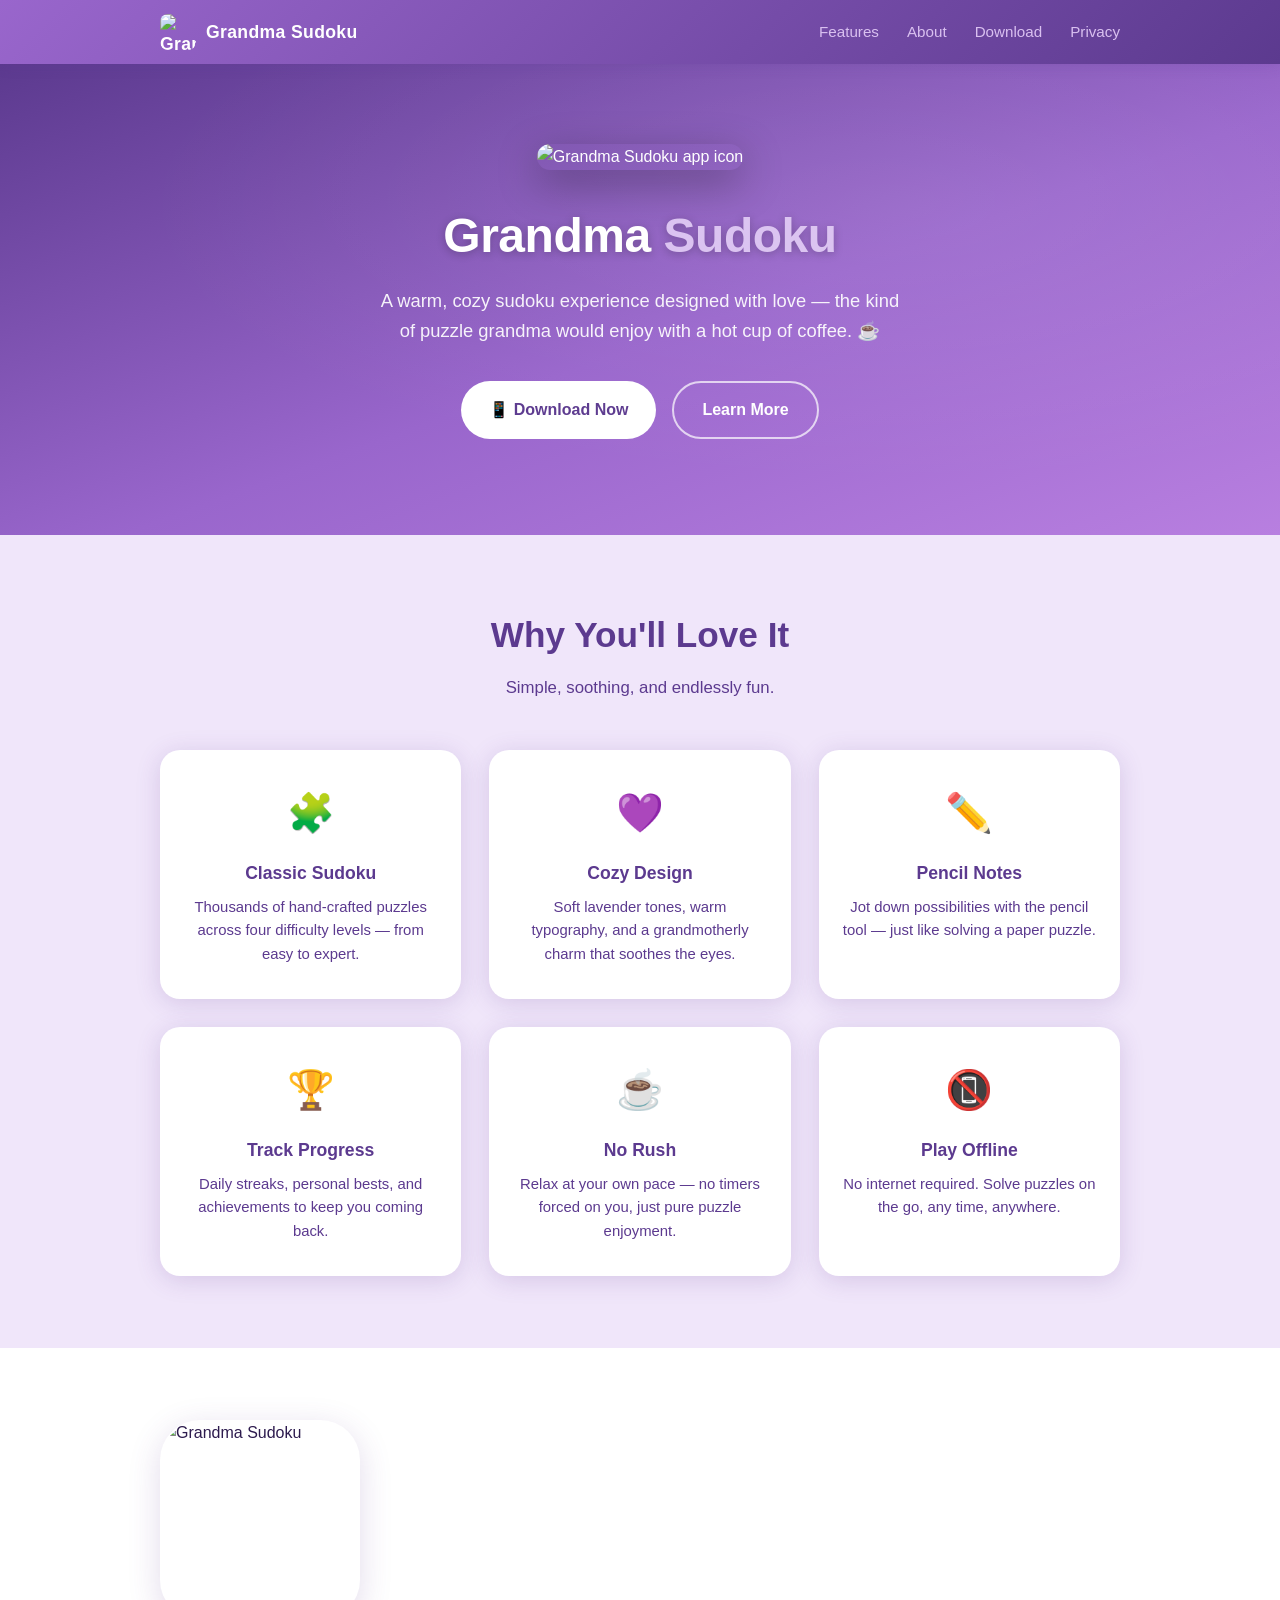
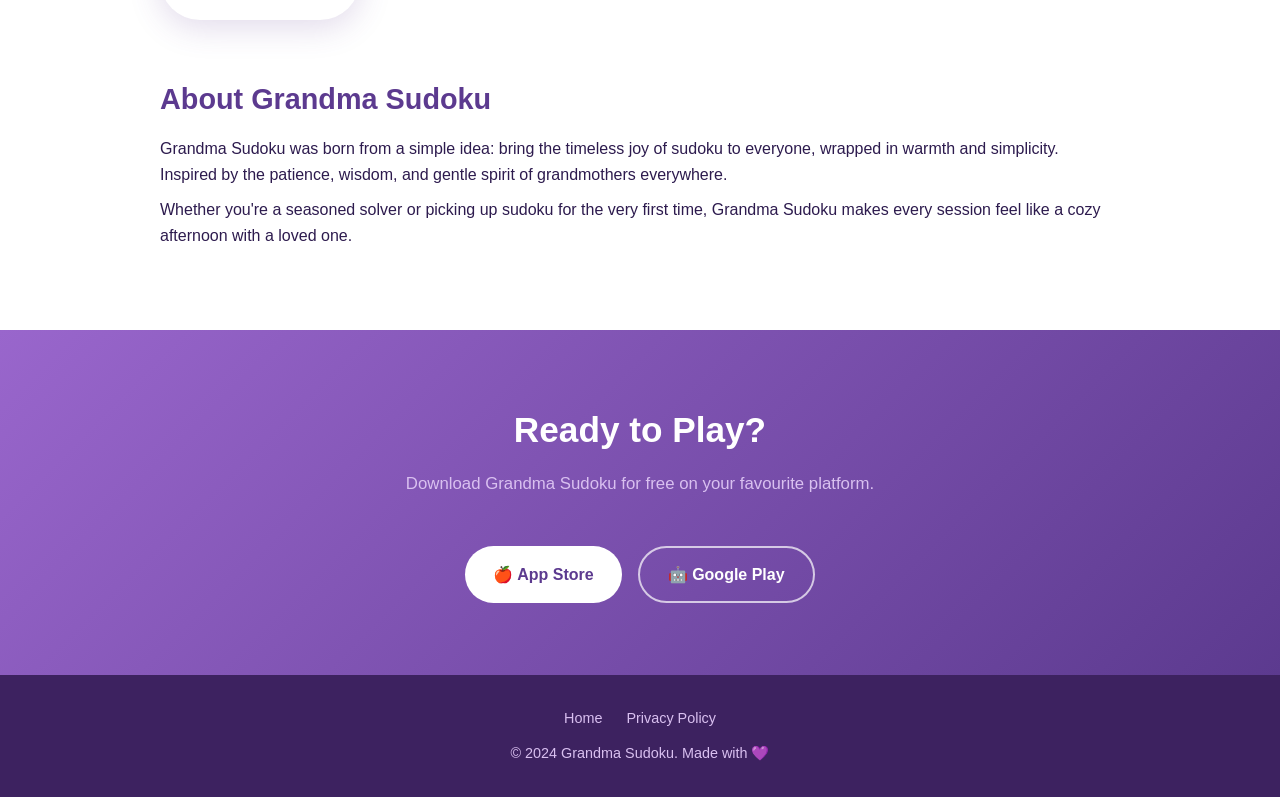
==== index.html @ 33d6031d "Add website: index, privacy policy, and purple/lavender styles matching app icon Agent-Logs-Url: htt" ====
<!DOCTYPE html>
<html lang="en">
<head>
  <meta charset="UTF-8" />
  <meta name="viewport" content="width=device-width, initial-scale=1.0" />
  <title>Grandma Sudoku – Cozy Puzzle Fun</title>
  <meta name="description" content="A warm, cozy sudoku puzzle game inspired by grandma's wisdom. Available on iOS and Android." />

  <!-- Favicon: app icon -->
  <link rel="icon" type="image/png" href="https://github.com/user-attachments/assets/576ede93-6d4a-454c-b44e-50f2d2882eb3" />

  <link rel="stylesheet" href="styles.css" />
</head>
<body>

  <!-- ===== Header ===== -->
  <header>
    <nav>
      <div class="nav-logo">
        <img
          src="https://github.com/user-attachments/assets/576ede93-6d4a-454c-b44e-50f2d2882eb3"
          alt="Grandma Sudoku icon"
        />
        Grandma Sudoku
      </div>
      <ul class="nav-links">
        <li><a href="#features">Features</a></li>
        <li><a href="#about">About</a></li>
        <li><a href="#download">Download</a></li>
        <li><a href="privacy-policy.html">Privacy</a></li>
      </ul>
    </nav>
  </header>

  <!-- ===== Hero ===== -->
  <section class="hero">
    <img
      class="hero-icon"
      src="https://github.com/user-attachments/assets/576ede93-6d4a-454c-b44e-50f2d2882eb3"
      alt="Grandma Sudoku app icon"
    />
    <h1>Grandma <span>Sudoku</span></h1>
    <p>
      A warm, cozy sudoku experience designed with love — the kind of puzzle
      grandma would enjoy with a hot cup of coffee. ☕
    </p>
    <div class="btn-group">
      <a class="btn btn-primary" href="#download">
        📱 Download Now
      </a>
      <a class="btn btn-outline" href="#features">
        Learn More
      </a>
    </div>
  </section>

  <!-- ===== Features ===== -->
  <section id="features">
    <div class="section-inner">
      <h2 class="section-title">Why You'll Love It</h2>
      <p class="section-subtitle">Simple, soothing, and endlessly fun.</p>

      <div class="features-grid">
        <div class="feature-card">
          <span class="feature-icon">🧩</span>
          <h3>Classic Sudoku</h3>
          <p>Thousands of hand-crafted puzzles across four difficulty levels — from easy to expert.</p>
        </div>
        <div class="feature-card">
          <span class="feature-icon">💜</span>
          <h3>Cozy Design</h3>
          <p>Soft lavender tones, warm typography, and a grandmotherly charm that soothes the eyes.</p>
        </div>
        <div class="feature-card">
          <span class="feature-icon">✏️</span>
          <h3>Pencil Notes</h3>
          <p>Jot down possibilities with the pencil tool — just like solving a paper puzzle.</p>
        </div>
        <div class="feature-card">
          <span class="feature-icon">🏆</span>
          <h3>Track Progress</h3>
          <p>Daily streaks, personal bests, and achievements to keep you coming back.</p>
        </div>
        <div class="feature-card">
          <span class="feature-icon">☕</span>
          <h3>No Rush</h3>
          <p>Relax at your own pace — no timers forced on you, just pure puzzle enjoyment.</p>
        </div>
        <div class="feature-card">
          <span class="feature-icon">📵</span>
          <h3>Play Offline</h3>
          <p>No internet required. Solve puzzles on the go, any time, anywhere.</p>
        </div>
      </div>
    </div>
  </section>

  <!-- ===== About ===== -->
  <section id="about" class="about-section">
    <div class="about-inner">
      <img
        class="about-img"
        src="https://github.com/user-attachments/assets/576ede93-6d4a-454c-b44e-50f2d2882eb3"
        alt="Grandma Sudoku"
      />
      <div class="about-text">
        <h2>About Grandma Sudoku</h2>
        <p>
          Grandma Sudoku was born from a simple idea: bring the timeless joy of
          sudoku to everyone, wrapped in warmth and simplicity. Inspired by the
          patience, wisdom, and gentle spirit of grandmothers everywhere.
        </p>
        <p>
          Whether you're a seasoned solver or picking up sudoku for the very first
          time, Grandma Sudoku makes every session feel like a cozy afternoon
          with a loved one.
        </p>
      </div>
    </div>
  </section>

  <!-- ===== Download ===== -->
  <section id="download" class="download-section">
    <div class="section-inner">
      <h2 class="section-title">Ready to Play?</h2>
      <p class="section-subtitle">Download Grandma Sudoku for free on your favourite platform.</p>
      <div class="btn-group">
        <a class="btn btn-primary" href="#" aria-label="Download on the App Store">
          🍎 App Store
        </a>
        <a class="btn btn-outline" href="#" aria-label="Get it on Google Play">
          🤖 Google Play
        </a>
      </div>
    </div>
  </section>

  <!-- ===== Footer ===== -->
  <footer>
    <div class="footer-links">
      <a href="index.html">Home</a>
      <a href="privacy-policy.html">Privacy Policy</a>
    </div>
    <p>© 2024 Grandma Sudoku. Made with 💜</p>
  </footer>

</body>
</html>
---- styles.css ----
/* ===== Grandma Sudoku – Global Styles ===== */

/* Colour palette derived from the app icon */
:root {
  --purple-main:   #9966cc;   /* icon background purple */
  --purple-dark:   #5c3a8f;   /* dark purple for headings / buttons */
  --purple-deeper: #3d2260;   /* very dark purple for footer / overlays */
  --lavender-light:#f0e6fa;   /* pale lavender for page background */
  --lavender-mid:  #d9c0f0;   /* mid-tone lavender for cards */
  --pink-accent:   #ff8fab;   /* heart / highlight pink */
  --white:         #ffffff;
  --text-dark:     #2d1b4e;   /* body text (deep purple) */
  --text-mid:      #5c3a8f;
  --shadow:        rgba(92, 58, 143, 0.18);
}

/* ===== Reset ===== */
*, *::before, *::after { box-sizing: border-box; margin: 0; padding: 0; }

html { scroll-behavior: smooth; }

body {
  font-family: 'Segoe UI', 'Helvetica Neue', Arial, sans-serif;
  background-color: var(--lavender-light);
  color: var(--text-dark);
  line-height: 1.6;
}

a { color: var(--purple-dark); text-decoration: none; }
a:hover { text-decoration: underline; }

/* ===== Header / Nav ===== */
header {
  background: linear-gradient(135deg, var(--purple-main) 0%, var(--purple-dark) 100%);
  color: var(--white);
  padding: 0 24px;
  position: sticky;
  top: 0;
  z-index: 100;
  box-shadow: 0 2px 12px var(--shadow);
}

nav {
  max-width: 960px;
  margin: 0 auto;
  display: flex;
  align-items: center;
  justify-content: space-between;
  height: 64px;
}

.nav-logo {
  display: flex;
  align-items: center;
  gap: 10px;
  font-weight: 700;
  font-size: 1.1rem;
  letter-spacing: 0.02em;
  color: var(--white);
}

.nav-logo img {
  width: 36px;
  height: 36px;
  border-radius: 8px;
  object-fit: cover;
}

.nav-links {
  list-style: none;
  display: flex;
  gap: 28px;
}

.nav-links a {
  color: var(--lavender-mid);
  font-size: 0.95rem;
  font-weight: 500;
  transition: color 0.2s;
}

.nav-links a:hover,
.nav-links a.active {
  color: var(--white);
  text-decoration: none;
}

/* ===== Hero ===== */
.hero {
  background: linear-gradient(160deg, var(--purple-dark) 0%, var(--purple-main) 55%, #b87fe0 100%);
  color: var(--white);
  text-align: center;
  padding: 80px 24px 96px;
  position: relative;
  overflow: hidden;
}

.hero::before {
  content: '';
  position: absolute;
  inset: 0;
  background: radial-gradient(ellipse at 70% 30%, rgba(255,255,255,0.08) 0%, transparent 60%);
  pointer-events: none;
}

.hero-icon {
  width: 140px;
  height: 140px;
  border-radius: 32px;
  object-fit: cover;
  box-shadow: 0 12px 40px rgba(0,0,0,0.35);
  margin-bottom: 28px;
}

.hero h1 {
  font-size: clamp(2rem, 5vw, 3rem);
  font-weight: 800;
  letter-spacing: -0.01em;
  margin-bottom: 12px;
  text-shadow: 0 2px 8px rgba(0,0,0,0.25);
}

.hero h1 span {
  color: var(--lavender-mid);
}

.hero p {
  font-size: 1.15rem;
  max-width: 520px;
  margin: 0 auto 36px;
  opacity: 0.92;
}

.btn-group {
  display: flex;
  gap: 16px;
  justify-content: center;
  flex-wrap: wrap;
}

.btn {
  display: inline-flex;
  align-items: center;
  gap: 8px;
  padding: 14px 28px;
  border-radius: 50px;
  font-size: 1rem;
  font-weight: 600;
  cursor: pointer;
  transition: transform 0.15s, box-shadow 0.15s;
  border: none;
  text-decoration: none;
}

.btn:hover {
  transform: translateY(-2px);
  box-shadow: 0 8px 24px rgba(0,0,0,0.25);
  text-decoration: none;
}

.btn-primary {
  background: var(--white);
  color: var(--purple-dark);
}

.btn-outline {
  background: transparent;
  color: var(--white);
  border: 2px solid rgba(255,255,255,0.7);
}

/* ===== Sections ===== */
section {
  padding: 72px 24px;
}

.section-inner {
  max-width: 960px;
  margin: 0 auto;
}

.section-title {
  font-size: clamp(1.6rem, 3.5vw, 2.2rem);
  font-weight: 700;
  color: var(--purple-dark);
  text-align: center;
  margin-bottom: 12px;
}

.section-subtitle {
  text-align: center;
  color: var(--text-mid);
  margin-bottom: 48px;
  font-size: 1.05rem;
}

/* ===== Features ===== */
.features-grid {
  display: grid;
  grid-template-columns: repeat(auto-fit, minmax(220px, 1fr));
  gap: 28px;
}

.feature-card {
  background: var(--white);
  border-radius: 20px;
  padding: 32px 24px;
  text-align: center;
  box-shadow: 0 4px 24px var(--shadow);
  transition: transform 0.2s, box-shadow 0.2s;
}

.feature-card:hover {
  transform: translateY(-4px);
  box-shadow: 0 10px 36px var(--shadow);
}

.feature-icon {
  font-size: 2.4rem;
  margin-bottom: 16px;
  display: block;
}

.feature-card h3 {
  font-size: 1.1rem;
  font-weight: 700;
  color: var(--purple-dark);
  margin-bottom: 8px;
}

.feature-card p {
  font-size: 0.93rem;
  color: var(--text-mid);
}

/* ===== About ===== */
.about-section {
  background: var(--white);
}

.about-inner {
  max-width: 960px;
  margin: 0 auto;
  display: flex;
  align-items: center;
  gap: 56px;
  flex-wrap: wrap;
}

.about-img {
  width: 200px;
  height: 200px;
  border-radius: 40px;
  object-fit: cover;
  box-shadow: 0 8px 32px var(--shadow);
  flex-shrink: 0;
}

.about-text h2 {
  font-size: 1.8rem;
  font-weight: 700;
  color: var(--purple-dark);
  margin-bottom: 14px;
}

.about-text p {
  color: var(--text-dark);
  margin-bottom: 10px;
}

/* ===== Download CTA ===== */
.download-section {
  background: linear-gradient(135deg, var(--purple-main) 0%, var(--purple-dark) 100%);
  text-align: center;
  color: var(--white);
}

.download-section .section-title {
  color: var(--white);
}

.download-section .section-subtitle {
  color: var(--lavender-mid);
}

/* ===== Footer ===== */
footer {
  background: var(--purple-deeper);
  color: var(--lavender-mid);
  text-align: center;
  padding: 32px 24px;
  font-size: 0.9rem;
}

footer a {
  color: var(--lavender-mid);
}

footer a:hover {
  color: var(--white);
}

footer .footer-links {
  margin-bottom: 12px;
  display: flex;
  justify-content: center;
  gap: 24px;
  flex-wrap: wrap;
}

/* ===== Privacy Policy ===== */
.policy-page {
  max-width: 800px;
  margin: 60px auto;
  padding: 0 24px 80px;
}

.policy-page h1 {
  font-size: 2rem;
  font-weight: 800;
  color: var(--purple-dark);
  margin-bottom: 8px;
}

.policy-page .last-updated {
  color: var(--text-mid);
  margin-bottom: 40px;
  font-size: 0.9rem;
}

.policy-page h2 {
  font-size: 1.25rem;
  font-weight: 700;
  color: var(--purple-dark);
  margin: 36px 0 10px;
}

.policy-page p,
.policy-page li {
  color: var(--text-dark);
  margin-bottom: 8px;
}

.policy-page ul {
  padding-left: 20px;
  margin-bottom: 8px;
}

/* ===== Responsive ===== */
@media (max-width: 600px) {
  .about-inner {
    justify-content: center;
    text-align: center;
  }

  .nav-links {
    gap: 16px;
  }
}
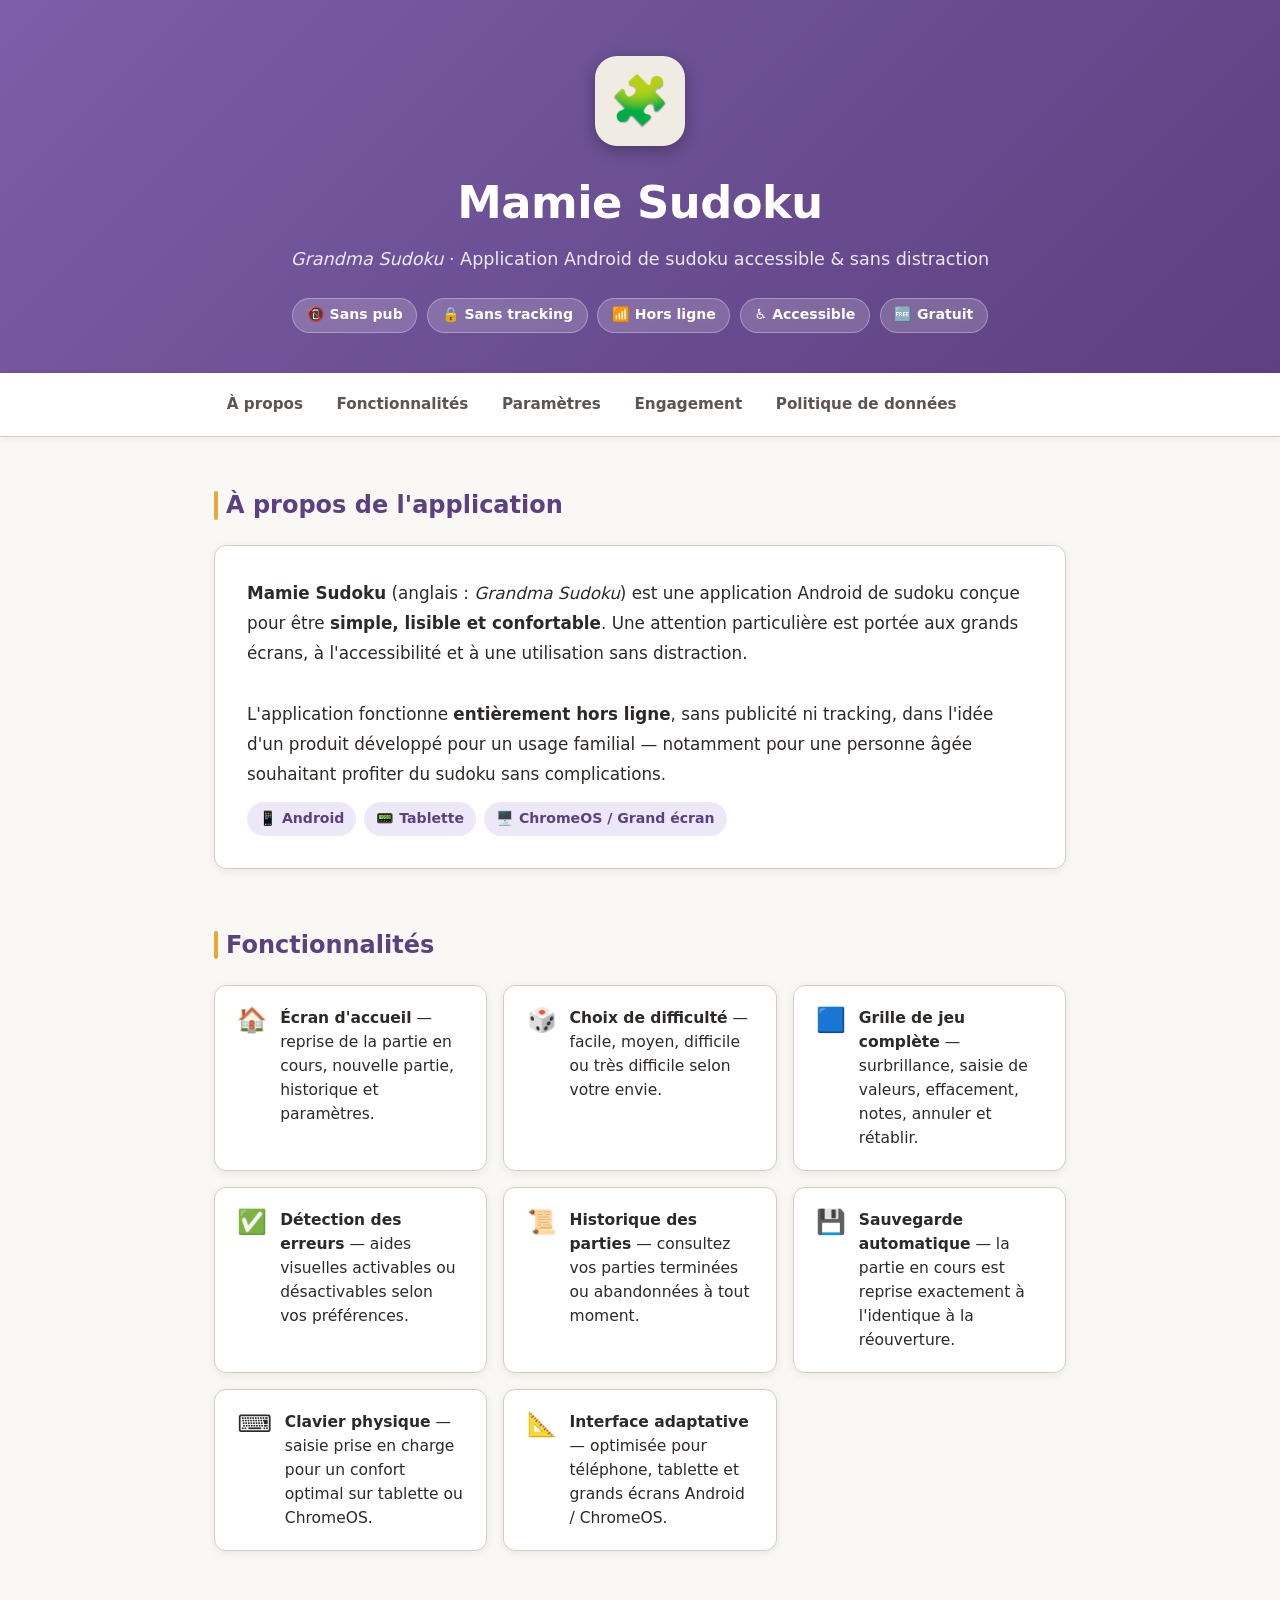
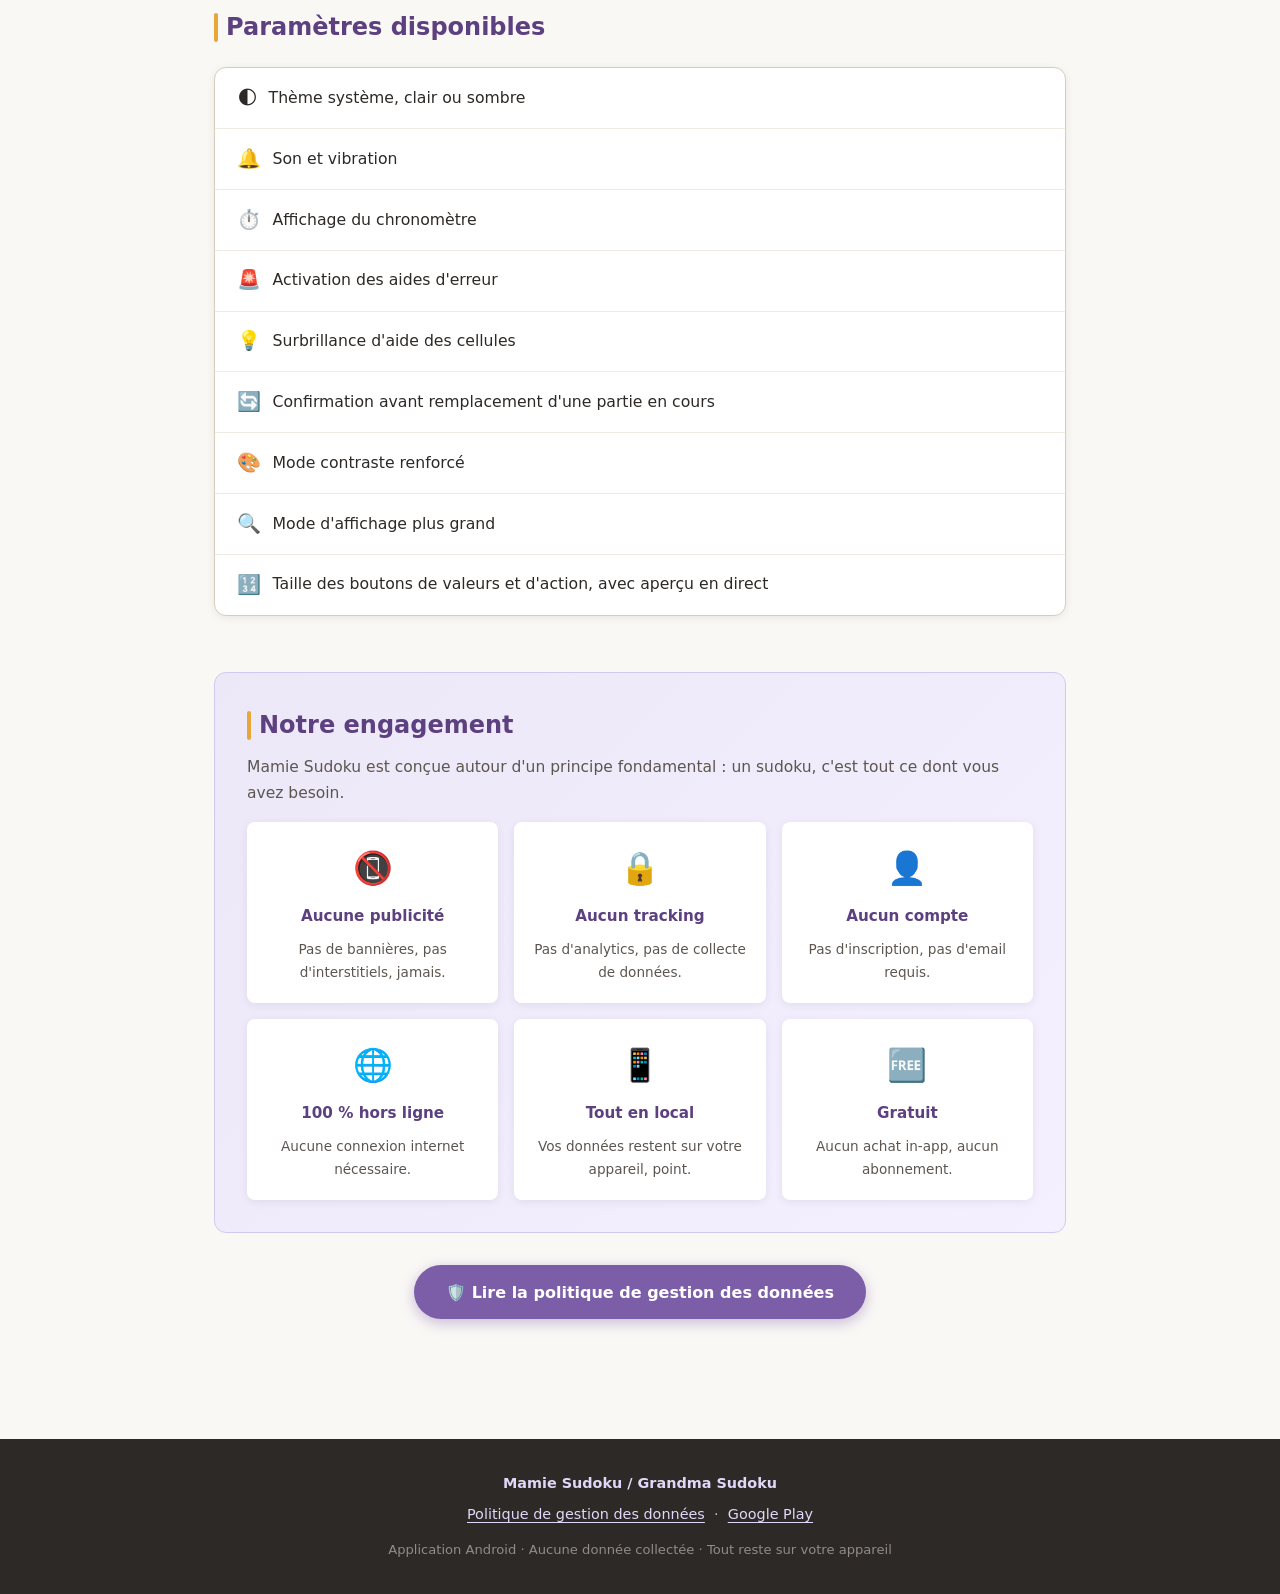
==== commit 6152c251: "Create static website for Grandma Sudoku / Mamie Sudoku Agent-Logs-Url: https://github.com/quentinbd" ====
--- a/index.html
+++ b/index.html
@@ -1,147 +1,202 @@
 <!DOCTYPE html>
-<html lang="en">
+<html lang="fr">
 <head>
   <meta charset="UTF-8" />
   <meta name="viewport" content="width=device-width, initial-scale=1.0" />
-  <title>Grandma Sudoku – Cozy Puzzle Fun</title>
-  <meta name="description" content="A warm, cozy sudoku puzzle game inspired by grandma's wisdom. Available on iOS and Android." />
-
-  <!-- Favicon: app icon -->
-  <link rel="icon" type="image/png" href="https://github.com/user-attachments/assets/576ede93-6d4a-454c-b44e-50f2d2882eb3" />
-
-  <link rel="stylesheet" href="styles.css" />
+  <title>Mamie Sudoku – Application Android de Sudoku accessible</title>
+  <meta name="description" content="Mamie Sudoku (Grandma Sudoku) est une application Android de sudoku simple, lisible et accessible, conçue pour les grands écrans, sans publicité ni tracking. Tout fonctionne hors ligne." />
+  <link rel="stylesheet" href="css/style.css" />
 </head>
 <body>
 
-  <!-- ===== Header ===== -->
-  <header>
-    <nav>
-      <div class="nav-logo">
-        <img
-          src="https://github.com/user-attachments/assets/576ede93-6d4a-454c-b44e-50f2d2882eb3"
-          alt="Grandma Sudoku icon"
-        />
-        Grandma Sudoku
+  <a class="skip-link" href="#main-content">Aller au contenu principal</a>
+
+  <!-- ===== HERO ===== -->
+  <header class="site-header" role="banner">
+    <div class="container">
+      <div class="app-icon" role="img" aria-label="Icône de l'application Mamie Sudoku">🧩</div>
+      <h1>Mamie Sudoku</h1>
+      <p class="header-subtitle">
+        <em>Grandma Sudoku</em> · Application Android de sudoku accessible &amp; sans distraction
+      </p>
+      <div class="badge-row" aria-label="Points clés">
+        <span class="badge">📵 Sans pub</span>
+        <span class="badge">🔒 Sans tracking</span>
+        <span class="badge">📶 Hors ligne</span>
+        <span class="badge">♿ Accessible</span>
+        <span class="badge">🆓 Gratuit</span>
       </div>
-      <ul class="nav-links">
-        <li><a href="#features">Features</a></li>
-        <li><a href="#about">About</a></li>
-        <li><a href="#download">Download</a></li>
-        <li><a href="privacy-policy.html">Privacy</a></li>
-      </ul>
-    </nav>
+    </div>
   </header>
 
-  <!-- ===== Hero ===== -->
-  <section class="hero">
-    <img
-      class="hero-icon"
-      src="https://github.com/user-attachments/assets/576ede93-6d4a-454c-b44e-50f2d2882eb3"
-      alt="Grandma Sudoku app icon"
-    />
-    <h1>Grandma <span>Sudoku</span></h1>
-    <p>
-      A warm, cozy sudoku experience designed with love — the kind of puzzle
-      grandma would enjoy with a hot cup of coffee. ☕
-    </p>
-    <div class="btn-group">
-      <a class="btn btn-primary" href="#download">
-        📱 Download Now
-      </a>
-      <a class="btn btn-outline" href="#features">
-        Learn More
-      </a>
-    </div>
-  </section>
-
-  <!-- ===== Features ===== -->
-  <section id="features">
-    <div class="section-inner">
-      <h2 class="section-title">Why You'll Love It</h2>
-      <p class="section-subtitle">Simple, soothing, and endlessly fun.</p>
-
-      <div class="features-grid">
-        <div class="feature-card">
-          <span class="feature-icon">🧩</span>
-          <h3>Classic Sudoku</h3>
-          <p>Thousands of hand-crafted puzzles across four difficulty levels — from easy to expert.</p>
-        </div>
-        <div class="feature-card">
-          <span class="feature-icon">💜</span>
-          <h3>Cozy Design</h3>
-          <p>Soft lavender tones, warm typography, and a grandmotherly charm that soothes the eyes.</p>
-        </div>
-        <div class="feature-card">
-          <span class="feature-icon">✏️</span>
-          <h3>Pencil Notes</h3>
-          <p>Jot down possibilities with the pencil tool — just like solving a paper puzzle.</p>
-        </div>
-        <div class="feature-card">
-          <span class="feature-icon">🏆</span>
-          <h3>Track Progress</h3>
-          <p>Daily streaks, personal bests, and achievements to keep you coming back.</p>
-        </div>
-        <div class="feature-card">
-          <span class="feature-icon">☕</span>
-          <h3>No Rush</h3>
-          <p>Relax at your own pace — no timers forced on you, just pure puzzle enjoyment.</p>
-        </div>
-        <div class="feature-card">
-          <span class="feature-icon">📵</span>
-          <h3>Play Offline</h3>
-          <p>No internet required. Solve puzzles on the go, any time, anywhere.</p>
-        </div>
-      </div>
-    </div>
-  </section>
-
-  <!-- ===== About ===== -->
-  <section id="about" class="about-section">
-    <div class="about-inner">
-      <img
-        class="about-img"
-        src="https://github.com/user-attachments/assets/576ede93-6d4a-454c-b44e-50f2d2882eb3"
-        alt="Grandma Sudoku"
-      />
-      <div class="about-text">
-        <h2>About Grandma Sudoku</h2>
-        <p>
-          Grandma Sudoku was born from a simple idea: bring the timeless joy of
-          sudoku to everyone, wrapped in warmth and simplicity. Inspired by the
-          patience, wisdom, and gentle spirit of grandmothers everywhere.
-        </p>
-        <p>
-          Whether you're a seasoned solver or picking up sudoku for the very first
-          time, Grandma Sudoku makes every session feel like a cozy afternoon
-          with a loved one.
-        </p>
-      </div>
-    </div>
-  </section>
-
-  <!-- ===== Download ===== -->
-  <section id="download" class="download-section">
-    <div class="section-inner">
-      <h2 class="section-title">Ready to Play?</h2>
-      <p class="section-subtitle">Download Grandma Sudoku for free on your favourite platform.</p>
-      <div class="btn-group">
-        <a class="btn btn-primary" href="#" aria-label="Download on the App Store">
-          🍎 App Store
-        </a>
-        <a class="btn btn-outline" href="#" aria-label="Get it on Google Play">
-          🤖 Google Play
-        </a>
-      </div>
-    </div>
-  </section>
-
-  <!-- ===== Footer ===== -->
-  <footer>
-    <div class="footer-links">
-      <a href="index.html">Home</a>
-      <a href="privacy-policy.html">Privacy Policy</a>
-    </div>
-    <p>© 2024 Grandma Sudoku. Made with 💜</p>
+  <!-- ===== NAV ===== -->
+  <nav class="site-nav" aria-label="Navigation principale">
+    <div class="container">
+      <a href="#description">À propos</a>
+      <a href="#fonctionnalites">Fonctionnalités</a>
+      <a href="#parametres">Paramètres</a>
+      <a href="#engagement">Engagement</a>
+      <a href="privacy.html">Politique de données</a>
+    </div>
+  </nav>
+
+  <!-- ===== MAIN ===== -->
+  <main id="main-content">
+    <div class="container">
+
+      <!-- Description -->
+      <section id="description" aria-labelledby="desc-title">
+        <h2 class="section-title" id="desc-title">À propos de l'application</h2>
+        <div class="description-card">
+          <p>
+            <strong>Mamie Sudoku</strong> (anglais&nbsp;: <em>Grandma Sudoku</em>) est une application Android de sudoku
+            conçue pour être <strong>simple, lisible et confortable</strong>. Une attention particulière est portée
+            aux grands écrans, à l'accessibilité et à une utilisation sans distraction.
+          </p>
+          <br />
+          <p>
+            L'application fonctionne <strong>entièrement hors ligne</strong>, sans publicité ni tracking,
+            dans l'idée d'un produit développé pour un usage familial — notamment pour une personne âgée
+            souhaitant profiter du sudoku sans complications.
+          </p>
+          <div class="platform-tags" aria-label="Plateformes supportées">
+            <span class="platform-tag">📱 Android</span>
+            <span class="platform-tag">📟 Tablette</span>
+            <span class="platform-tag">🖥️ ChromeOS / Grand écran</span>
+          </div>
+        </div>
+      </section>
+
+      <!-- Fonctionnalités -->
+      <section id="fonctionnalites" aria-labelledby="feat-title">
+        <h2 class="section-title" id="feat-title">Fonctionnalités</h2>
+        <div class="feature-grid">
+
+          <article class="feature-card">
+            <span class="feature-icon" aria-hidden="true">🏠</span>
+            <p><strong>Écran d'accueil</strong> — reprise de la partie en cours, nouvelle partie, historique et paramètres.</p>
+          </article>
+
+          <article class="feature-card">
+            <span class="feature-icon" aria-hidden="true">🎲</span>
+            <p><strong>Choix de difficulté</strong> — facile, moyen, difficile ou très difficile selon votre envie.</p>
+          </article>
+
+          <article class="feature-card">
+            <span class="feature-icon" aria-hidden="true">🟦</span>
+            <p><strong>Grille de jeu complète</strong> — surbrillance, saisie de valeurs, effacement, notes, annuler et rétablir.</p>
+          </article>
+
+          <article class="feature-card">
+            <span class="feature-icon" aria-hidden="true">✅</span>
+            <p><strong>Détection des erreurs</strong> — aides visuelles activables ou désactivables selon vos préférences.</p>
+          </article>
+
+          <article class="feature-card">
+            <span class="feature-icon" aria-hidden="true">📜</span>
+            <p><strong>Historique des parties</strong> — consultez vos parties terminées ou abandonnées à tout moment.</p>
+          </article>
+
+          <article class="feature-card">
+            <span class="feature-icon" aria-hidden="true">💾</span>
+            <p><strong>Sauvegarde automatique</strong> — la partie en cours est reprise exactement à l'identique à la réouverture.</p>
+          </article>
+
+          <article class="feature-card">
+            <span class="feature-icon" aria-hidden="true">⌨️</span>
+            <p><strong>Clavier physique</strong> — saisie prise en charge pour un confort optimal sur tablette ou ChromeOS.</p>
+          </article>
+
+          <article class="feature-card">
+            <span class="feature-icon" aria-hidden="true">📐</span>
+            <p><strong>Interface adaptative</strong> — optimisée pour téléphone, tablette et grands écrans Android / ChromeOS.</p>
+          </article>
+
+        </div>
+      </section>
+
+      <!-- Paramètres -->
+      <section id="parametres" aria-labelledby="settings-title">
+        <h2 class="section-title" id="settings-title">Paramètres disponibles</h2>
+        <ul class="settings-list" aria-label="Liste des paramètres">
+          <li><span class="s-icon" aria-hidden="true">🌓</span> Thème système, clair ou sombre</li>
+          <li><span class="s-icon" aria-hidden="true">🔔</span> Son et vibration</li>
+          <li><span class="s-icon" aria-hidden="true">⏱️</span> Affichage du chronomètre</li>
+          <li><span class="s-icon" aria-hidden="true">🚨</span> Activation des aides d'erreur</li>
+          <li><span class="s-icon" aria-hidden="true">💡</span> Surbrillance d'aide des cellules</li>
+          <li><span class="s-icon" aria-hidden="true">🔄</span> Confirmation avant remplacement d'une partie en cours</li>
+          <li><span class="s-icon" aria-hidden="true">🎨</span> Mode contraste renforcé</li>
+          <li><span class="s-icon" aria-hidden="true">🔍</span> Mode d'affichage plus grand</li>
+          <li><span class="s-icon" aria-hidden="true">🔢</span> Taille des boutons de valeurs et d'action, avec aperçu en direct</li>
+        </ul>
+      </section>
+
+      <!-- Engagement / Positionnement -->
+      <section id="engagement" aria-labelledby="eng-title">
+        <div class="commitment-strip">
+          <h2 class="section-title" id="eng-title" style="margin-bottom: 0.5rem;">Notre engagement</h2>
+          <p style="color: var(--color-text-light); font-size: 0.97rem;">
+            Mamie Sudoku est conçue autour d'un principe fondamental&nbsp;: un sudoku, c'est tout ce dont vous avez besoin.
+          </p>
+          <div class="commitment-grid">
+            <div class="commitment-item">
+              <span class="ci-icon">📵</span>
+              <strong>Aucune publicité</strong>
+              <span>Pas de bannières, pas d'interstitiels, jamais.</span>
+            </div>
+            <div class="commitment-item">
+              <span class="ci-icon">🔒</span>
+              <strong>Aucun tracking</strong>
+              <span>Pas d'analytics, pas de collecte de données.</span>
+            </div>
+            <div class="commitment-item">
+              <span class="ci-icon">👤</span>
+              <strong>Aucun compte</strong>
+              <span>Pas d'inscription, pas d'email requis.</span>
+            </div>
+            <div class="commitment-item">
+              <span class="ci-icon">🌐</span>
+              <strong>100 % hors ligne</strong>
+              <span>Aucune connexion internet nécessaire.</span>
+            </div>
+            <div class="commitment-item">
+              <span class="ci-icon">📱</span>
+              <strong>Tout en local</strong>
+              <span>Vos données restent sur votre appareil, point.</span>
+            </div>
+            <div class="commitment-item">
+              <span class="ci-icon">🆓</span>
+              <strong>Gratuit</strong>
+              <span>Aucun achat in-app, aucun abonnement.</span>
+            </div>
+          </div>
+        </div>
+
+        <div class="cta-wrapper">
+          <a class="btn-cta" href="privacy.html">
+            🛡️ Lire la politique de gestion des données
+          </a>
+        </div>
+      </section>
+
+    </div>
+  </main>
+
+  <!-- ===== FOOTER ===== -->
+  <footer class="site-footer" role="contentinfo">
+    <div class="container">
+      <p>
+        <strong style="color:#e0d8f8;">Mamie Sudoku / Grandma Sudoku</strong>
+      </p>
+      <p>
+        <a href="privacy.html">Politique de gestion des données</a>
+        &nbsp;·&nbsp;
+        <a href="https://play.google.com/store" rel="noopener noreferrer">Google Play</a>
+      </p>
+      <p style="margin-top: 0.8rem; font-size: 0.82rem; opacity: 0.65;">
+        Application Android · Aucune donnée collectée · Tout reste sur votre appareil
+      </p>
+    </div>
   </footer>
 
 </body>
--- a/css/style.css
+++ b/css/style.css
@@ -0,0 +1,449 @@
+/* =========================================================
+   Grandma Sudoku – Static Website Styles
+   ========================================================= */
+
+/* ---------- Reset & Base ---------- */
+*, *::before, *::after {
+  box-sizing: border-box;
+  margin: 0;
+  padding: 0;
+}
+
+:root {
+  --color-bg:          #faf8f5;
+  --color-bg-alt:      #f0ebe3;
+  --color-surface:     #ffffff;
+  --color-primary:     #7b5ea7;
+  --color-primary-dk:  #5c4080;
+  --color-accent:      #e8a838;
+  --color-text:        #2d2926;
+  --color-text-light:  #5c5550;
+  --color-border:      #d6ccbe;
+  --color-badge-bg:    #ede8f8;
+  --color-badge-text:  #5c4080;
+  --radius:            12px;
+  --radius-sm:         8px;
+  --shadow:            0 4px 20px rgba(0,0,0,0.08);
+  --shadow-card:       0 2px 10px rgba(0,0,0,0.07);
+  --font:              'Segoe UI', system-ui, -apple-system, sans-serif;
+  --max-w:             900px;
+  --transition:        0.2s ease;
+}
+
+html {
+  scroll-behavior: smooth;
+}
+
+body {
+  font-family: var(--font);
+  background: var(--color-bg);
+  color: var(--color-text);
+  line-height: 1.7;
+  font-size: 1.05rem;
+}
+
+a {
+  color: var(--color-primary);
+  text-decoration: underline;
+  text-underline-offset: 3px;
+  transition: color var(--transition);
+}
+
+a:hover {
+  color: var(--color-primary-dk);
+}
+
+img {
+  max-width: 100%;
+}
+
+/* ---------- Layout helpers ---------- */
+.container {
+  max-width: var(--max-w);
+  margin: 0 auto;
+  padding: 0 1.5rem;
+}
+
+/* ---------- Skip link (accessibility) ---------- */
+.skip-link {
+  position: absolute;
+  top: -100%;
+  left: 1rem;
+  background: var(--color-primary);
+  color: #fff;
+  padding: 0.5rem 1rem;
+  border-radius: var(--radius-sm);
+  font-weight: 600;
+  z-index: 1000;
+  text-decoration: none;
+}
+.skip-link:focus {
+  top: 1rem;
+}
+
+/* ---------- Header / Hero ---------- */
+.site-header {
+  background: linear-gradient(135deg, var(--color-primary) 0%, #5c4080 100%);
+  color: #fff;
+  padding: 3.5rem 0 2.5rem;
+  text-align: center;
+}
+
+.app-icon {
+  width: 90px;
+  height: 90px;
+  border-radius: 22px;
+  margin-bottom: 1.2rem;
+  box-shadow: 0 4px 16px rgba(0,0,0,0.3);
+  background: var(--color-bg-alt);
+  display: inline-flex;
+  align-items: center;
+  justify-content: center;
+  font-size: 3rem;
+}
+
+.site-header h1 {
+  font-size: clamp(1.8rem, 5vw, 2.8rem);
+  font-weight: 800;
+  letter-spacing: -0.5px;
+  margin-bottom: 0.25rem;
+}
+
+.header-subtitle {
+  font-size: 1.1rem;
+  opacity: 0.88;
+  margin-bottom: 1.4rem;
+}
+
+.badge-row {
+  display: flex;
+  flex-wrap: wrap;
+  gap: 0.6rem;
+  justify-content: center;
+}
+
+.badge {
+  display: inline-flex;
+  align-items: center;
+  gap: 0.35rem;
+  background: rgba(255,255,255,0.18);
+  border: 1px solid rgba(255,255,255,0.3);
+  border-radius: 999px;
+  padding: 0.3rem 0.85rem;
+  font-size: 0.88rem;
+  font-weight: 600;
+  color: #fff;
+  backdrop-filter: blur(4px);
+}
+
+/* ---------- Nav ---------- */
+.site-nav {
+  background: var(--color-surface);
+  border-bottom: 1px solid var(--color-border);
+  position: sticky;
+  top: 0;
+  z-index: 100;
+  box-shadow: 0 2px 8px rgba(0,0,0,0.06);
+}
+
+.site-nav .container {
+  display: flex;
+  gap: 0.5rem;
+  padding-top: 0.75rem;
+  padding-bottom: 0.75rem;
+  overflow-x: auto;
+}
+
+.site-nav a {
+  text-decoration: none;
+  font-weight: 600;
+  font-size: 0.95rem;
+  color: var(--color-text-light);
+  padding: 0.4rem 0.8rem;
+  border-radius: var(--radius-sm);
+  white-space: nowrap;
+  transition: background var(--transition), color var(--transition);
+}
+
+.site-nav a:hover,
+.site-nav a.active {
+  background: var(--color-badge-bg);
+  color: var(--color-primary);
+}
+
+/* ---------- Main content ---------- */
+main {
+  padding: 3rem 0 4rem;
+}
+
+/* ---------- Sections ---------- */
+section {
+  margin-bottom: 3.5rem;
+}
+
+.section-title {
+  font-size: 1.5rem;
+  font-weight: 700;
+  color: var(--color-primary-dk);
+  margin-bottom: 1.2rem;
+  display: flex;
+  align-items: center;
+  gap: 0.5rem;
+}
+
+.section-title::before {
+  content: '';
+  display: inline-block;
+  width: 4px;
+  height: 1.2em;
+  background: var(--color-accent);
+  border-radius: 2px;
+  flex-shrink: 0;
+}
+
+/* ---------- Description card ---------- */
+.description-card {
+  background: var(--color-surface);
+  border-radius: var(--radius);
+  box-shadow: var(--shadow-card);
+  padding: 2rem;
+  border: 1px solid var(--color-border);
+  font-size: 1.05rem;
+  line-height: 1.8;
+}
+
+/* ---------- Feature & Settings grids ---------- */
+.feature-grid {
+  display: grid;
+  grid-template-columns: repeat(auto-fill, minmax(260px, 1fr));
+  gap: 1rem;
+}
+
+.feature-card {
+  background: var(--color-surface);
+  border: 1px solid var(--color-border);
+  border-radius: var(--radius);
+  box-shadow: var(--shadow-card);
+  padding: 1.25rem 1.4rem;
+  display: flex;
+  align-items: flex-start;
+  gap: 0.8rem;
+  transition: box-shadow var(--transition), transform var(--transition);
+}
+
+.feature-card:hover {
+  box-shadow: var(--shadow);
+  transform: translateY(-2px);
+}
+
+.feature-icon {
+  font-size: 1.5rem;
+  line-height: 1;
+  flex-shrink: 0;
+  margin-top: 0.15rem;
+}
+
+.feature-card p {
+  font-size: 0.97rem;
+  color: var(--color-text);
+  line-height: 1.55;
+}
+
+/* ---------- Settings list ---------- */
+.settings-list {
+  background: var(--color-surface);
+  border: 1px solid var(--color-border);
+  border-radius: var(--radius);
+  box-shadow: var(--shadow-card);
+  overflow: hidden;
+}
+
+.settings-list li {
+  display: flex;
+  align-items: center;
+  gap: 0.7rem;
+  padding: 0.85rem 1.4rem;
+  list-style: none;
+  font-size: 0.98rem;
+  border-bottom: 1px solid var(--color-bg-alt);
+}
+
+.settings-list li:last-child {
+  border-bottom: none;
+}
+
+.settings-list .s-icon {
+  font-size: 1.2rem;
+  flex-shrink: 0;
+}
+
+/* ---------- Commitment / positioning strip ---------- */
+.commitment-strip {
+  background: linear-gradient(135deg, var(--color-badge-bg), #f5f0ff);
+  border: 1px solid #d4c8f0;
+  border-radius: var(--radius);
+  padding: 2rem;
+}
+
+.commitment-grid {
+  display: grid;
+  grid-template-columns: repeat(auto-fill, minmax(190px, 1fr));
+  gap: 1rem;
+  margin-top: 1rem;
+}
+
+.commitment-item {
+  display: flex;
+  flex-direction: column;
+  align-items: center;
+  text-align: center;
+  gap: 0.5rem;
+  background: var(--color-surface);
+  border-radius: var(--radius-sm);
+  padding: 1.2rem 1rem;
+  box-shadow: var(--shadow-card);
+}
+
+.commitment-item .ci-icon {
+  font-size: 2rem;
+}
+
+.commitment-item strong {
+  font-size: 0.95rem;
+  color: var(--color-primary-dk);
+}
+
+.commitment-item span {
+  font-size: 0.85rem;
+  color: var(--color-text-light);
+}
+
+/* ---------- Platform tags ---------- */
+.platform-tags {
+  display: flex;
+  flex-wrap: wrap;
+  gap: 0.5rem;
+  margin-top: 0.8rem;
+}
+
+.platform-tag {
+  background: var(--color-badge-bg);
+  color: var(--color-badge-text);
+  border-radius: 999px;
+  padding: 0.25rem 0.75rem;
+  font-size: 0.88rem;
+  font-weight: 600;
+}
+
+/* ---------- CTA button ---------- */
+.cta-wrapper {
+  text-align: center;
+  margin-top: 2rem;
+}
+
+.btn-cta {
+  display: inline-flex;
+  align-items: center;
+  gap: 0.5rem;
+  background: var(--color-primary);
+  color: #fff;
+  font-weight: 700;
+  font-size: 1rem;
+  padding: 0.85rem 2rem;
+  border-radius: 999px;
+  text-decoration: none;
+  box-shadow: 0 4px 14px rgba(123,94,167,0.4);
+  transition: background var(--transition), box-shadow var(--transition), transform var(--transition);
+}
+
+.btn-cta:hover {
+  background: var(--color-primary-dk);
+  color: #fff;
+  box-shadow: 0 6px 18px rgba(92,64,128,0.45);
+  transform: translateY(-1px);
+}
+
+/* ---------- Footer ---------- */
+.site-footer {
+  background: var(--color-text);
+  color: #c8c0bc;
+  padding: 2rem 0;
+  text-align: center;
+  font-size: 0.9rem;
+}
+
+.site-footer a {
+  color: #e0d8f8;
+}
+
+.site-footer p + p {
+  margin-top: 0.4rem;
+}
+
+/* ---------- Privacy-policy page specific ---------- */
+.policy-content {
+  background: var(--color-surface);
+  border: 1px solid var(--color-border);
+  border-radius: var(--radius);
+  box-shadow: var(--shadow-card);
+  padding: 2.5rem;
+}
+
+.policy-content h2 {
+  font-size: 1.25rem;
+  color: var(--color-primary-dk);
+  margin: 2rem 0 0.75rem;
+}
+
+.policy-content h2:first-child {
+  margin-top: 0;
+}
+
+.policy-content p,
+.policy-content li {
+  font-size: 1rem;
+  line-height: 1.8;
+  color: var(--color-text);
+}
+
+.policy-content ul,
+.policy-content ol {
+  margin-left: 1.4rem;
+  margin-bottom: 0.5rem;
+}
+
+.policy-content ul li {
+  margin-bottom: 0.3rem;
+}
+
+.policy-meta {
+  font-size: 0.9rem;
+  color: var(--color-text-light);
+  margin-bottom: 2rem;
+  padding-bottom: 1.5rem;
+  border-bottom: 1px solid var(--color-border);
+}
+
+.highlight-box {
+  background: #f0ffe8;
+  border-left: 4px solid #5cb85c;
+  border-radius: 0 var(--radius-sm) var(--radius-sm) 0;
+  padding: 1rem 1.25rem;
+  margin: 1.5rem 0;
+  font-size: 0.98rem;
+}
+
+/* ---------- Responsive ---------- */
+@media (max-width: 600px) {
+  .policy-content {
+    padding: 1.5rem 1.25rem;
+  }
+
+  .description-card {
+    padding: 1.4rem;
+  }
+
+  .commitment-strip {
+    padding: 1.4rem;
+  }
+}
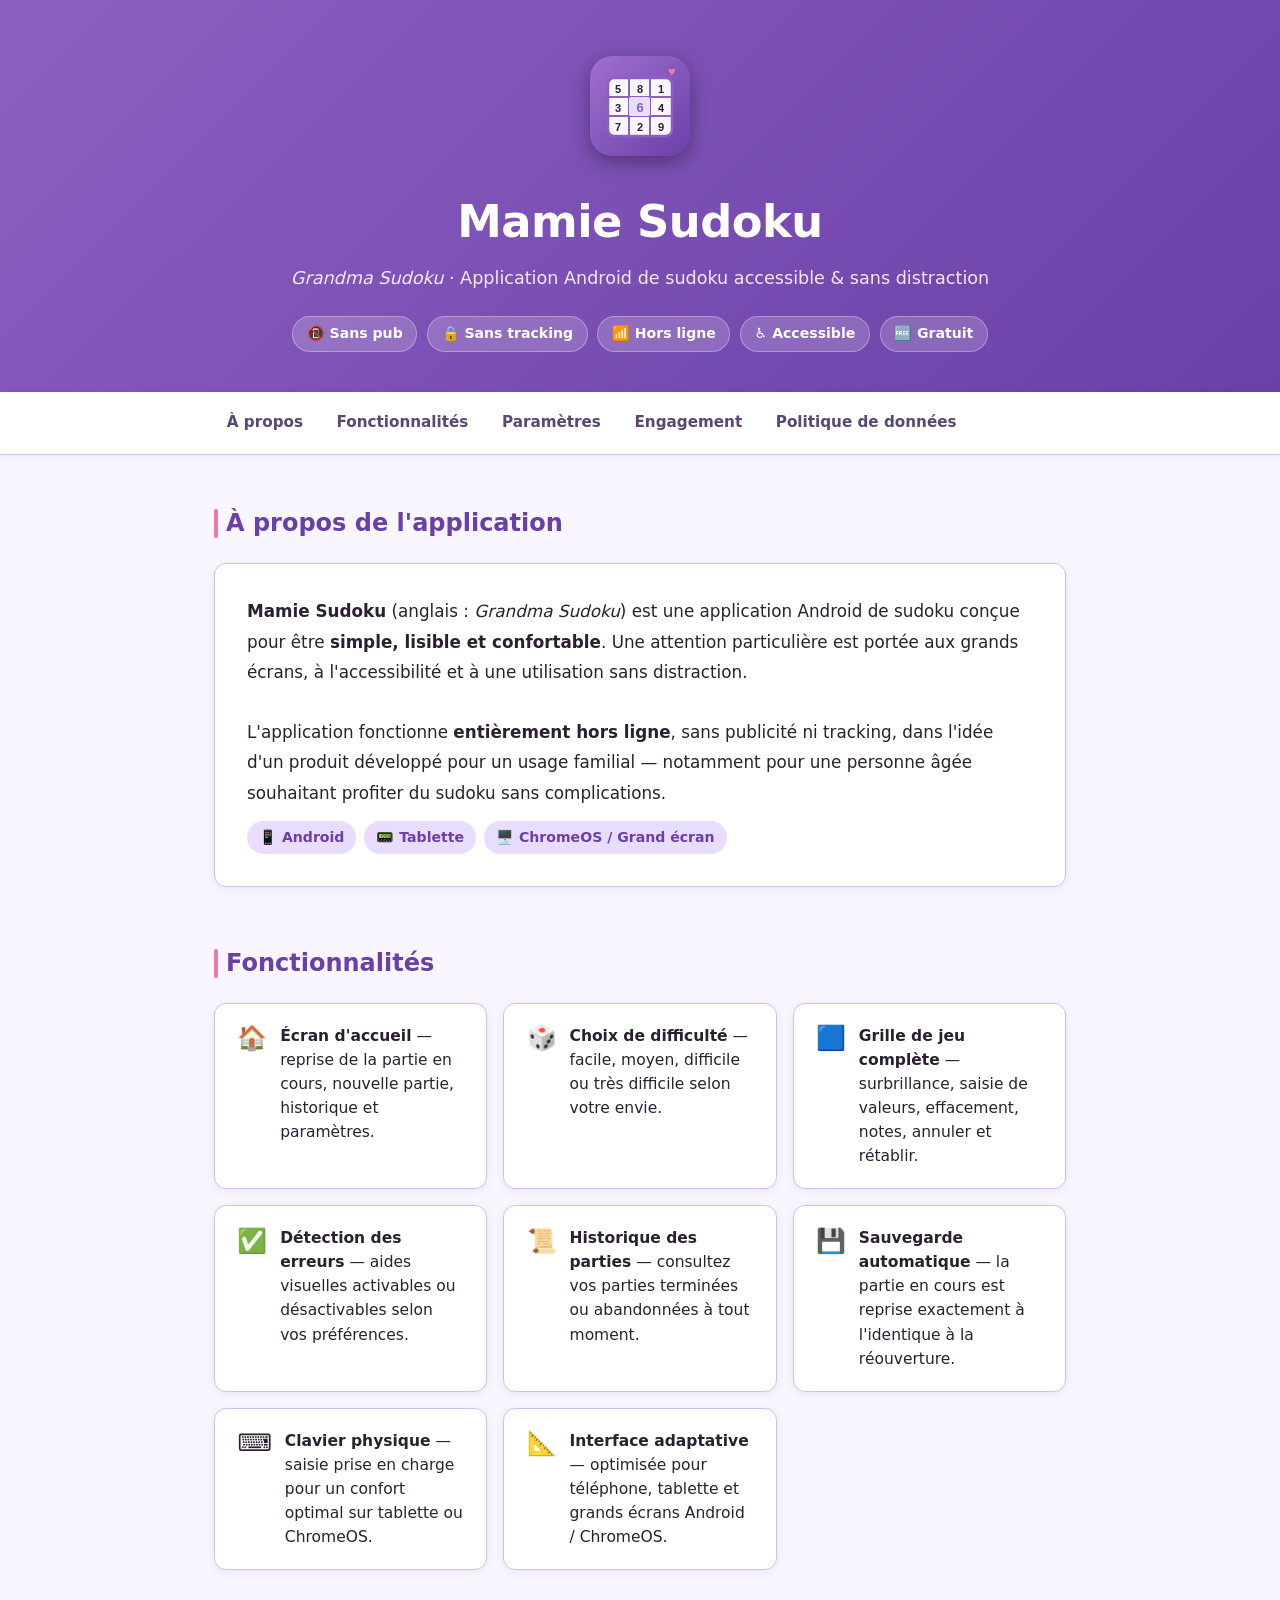
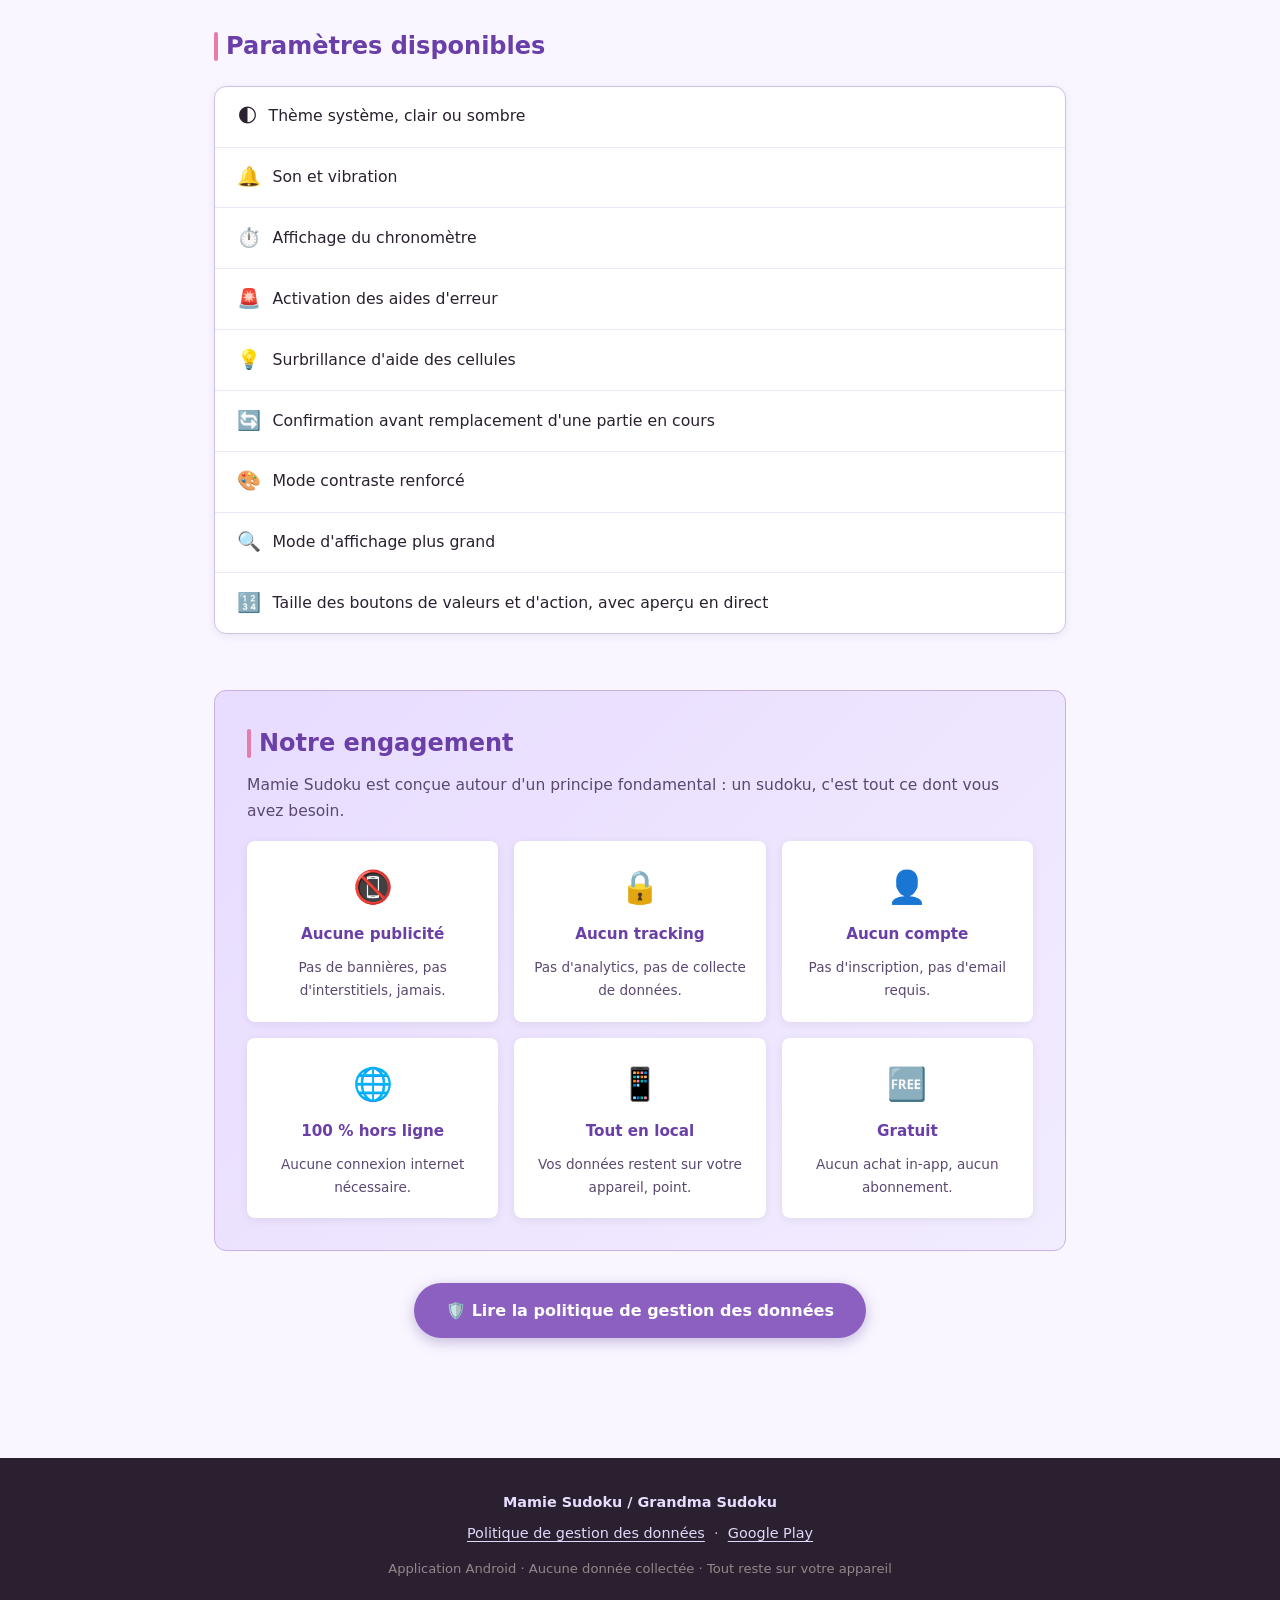
==== commit 2ac730d2: "Redesign website colours and icon to match app icon (purple/pink palette, favicon, icon image) Agent" ====
--- a/index.html
+++ b/index.html
@@ -6,6 +6,7 @@
   <title>Mamie Sudoku – Application Android de Sudoku accessible</title>
   <meta name="description" content="Mamie Sudoku (Grandma Sudoku) est une application Android de sudoku simple, lisible et accessible, conçue pour les grands écrans, sans publicité ni tracking. Tout fonctionne hors ligne." />
   <link rel="stylesheet" href="css/style.css" />
+  <link rel="icon" href="img/icon.svg" type="image/svg+xml" />
 </head>
 <body>
 
@@ -14,7 +15,9 @@
   <!-- ===== HERO ===== -->
   <header class="site-header" role="banner">
     <div class="container">
-      <div class="app-icon" role="img" aria-label="Icône de l'application Mamie Sudoku">🧩</div>
+      <div class="app-icon" role="img" aria-label="Icône de l'application Mamie Sudoku">
+        <img src="img/icon.svg" alt="Icône Mamie Sudoku" />
+      </div>
       <h1>Mamie Sudoku</h1>
       <p class="header-subtitle">
         <em>Grandma Sudoku</em> · Application Android de sudoku accessible &amp; sans distraction
@@ -186,7 +189,7 @@
   <footer class="site-footer" role="contentinfo">
     <div class="container">
       <p>
-        <strong style="color:#e0d8f8;">Mamie Sudoku / Grandma Sudoku</strong>
+        <strong style="color:#e8dcff;">Mamie Sudoku / Grandma Sudoku</strong>
       </p>
       <p>
         <a href="privacy.html">Politique de gestion des données</a>
--- a/css/style.css
+++ b/css/style.css
@@ -10,17 +10,17 @@
 }
 
 :root {
-  --color-bg:          #faf8f5;
-  --color-bg-alt:      #f0ebe3;
+  --color-bg:          #f9f6ff;
+  --color-bg-alt:      #ede5f8;
   --color-surface:     #ffffff;
-  --color-primary:     #7b5ea7;
-  --color-primary-dk:  #5c4080;
-  --color-accent:      #e8a838;
-  --color-text:        #2d2926;
-  --color-text-light:  #5c5550;
-  --color-border:      #d6ccbe;
-  --color-badge-bg:    #ede8f8;
-  --color-badge-text:  #5c4080;
+  --color-primary:     #8c60c0;
+  --color-primary-dk:  #6a3fa8;
+  --color-accent:      #e87baa;
+  --color-text:        #2a2030;
+  --color-text-light:  #5a4870;
+  --color-border:      #d0c0e8;
+  --color-badge-bg:    #e8dcff;
+  --color-badge-text:  #6a3fa8;
   --radius:            12px;
   --radius-sm:         8px;
   --shadow:            0 4px 20px rgba(0,0,0,0.08);
@@ -83,23 +83,27 @@
 
 /* ---------- Header / Hero ---------- */
 .site-header {
-  background: linear-gradient(135deg, var(--color-primary) 0%, #5c4080 100%);
+  background: linear-gradient(135deg, var(--color-primary) 0%, var(--color-primary-dk) 100%);
   color: #fff;
   padding: 3.5rem 0 2.5rem;
   text-align: center;
 }
 
 .app-icon {
-  width: 90px;
-  height: 90px;
+  width: 100px;
+  height: 100px;
   border-radius: 22px;
   margin-bottom: 1.2rem;
-  box-shadow: 0 4px 16px rgba(0,0,0,0.3);
-  background: var(--color-bg-alt);
-  display: inline-flex;
-  align-items: center;
-  justify-content: center;
-  font-size: 3rem;
+  box-shadow: 0 6px 20px rgba(0,0,0,0.35);
+  display: inline-block;
+  overflow: hidden;
+}
+
+.app-icon img {
+  width: 100%;
+  height: 100%;
+  object-fit: cover;
+  display: block;
 }
 
 .site-header h1 {
@@ -279,8 +283,8 @@
 
 /* ---------- Commitment / positioning strip ---------- */
 .commitment-strip {
-  background: linear-gradient(135deg, var(--color-badge-bg), #f5f0ff);
-  border: 1px solid #d4c8f0;
+  background: linear-gradient(135deg, var(--color-badge-bg), #f2ecff);
+  border: 1px solid #c8b0e8;
   border-radius: var(--radius);
   padding: 2rem;
 }
@@ -425,8 +429,8 @@
 }
 
 .highlight-box {
-  background: #f0ffe8;
-  border-left: 4px solid #5cb85c;
+  background: #f0eaff;
+  border-left: 4px solid var(--color-primary);
   border-radius: 0 var(--radius-sm) var(--radius-sm) 0;
   padding: 1rem 1.25rem;
   margin: 1.5rem 0;
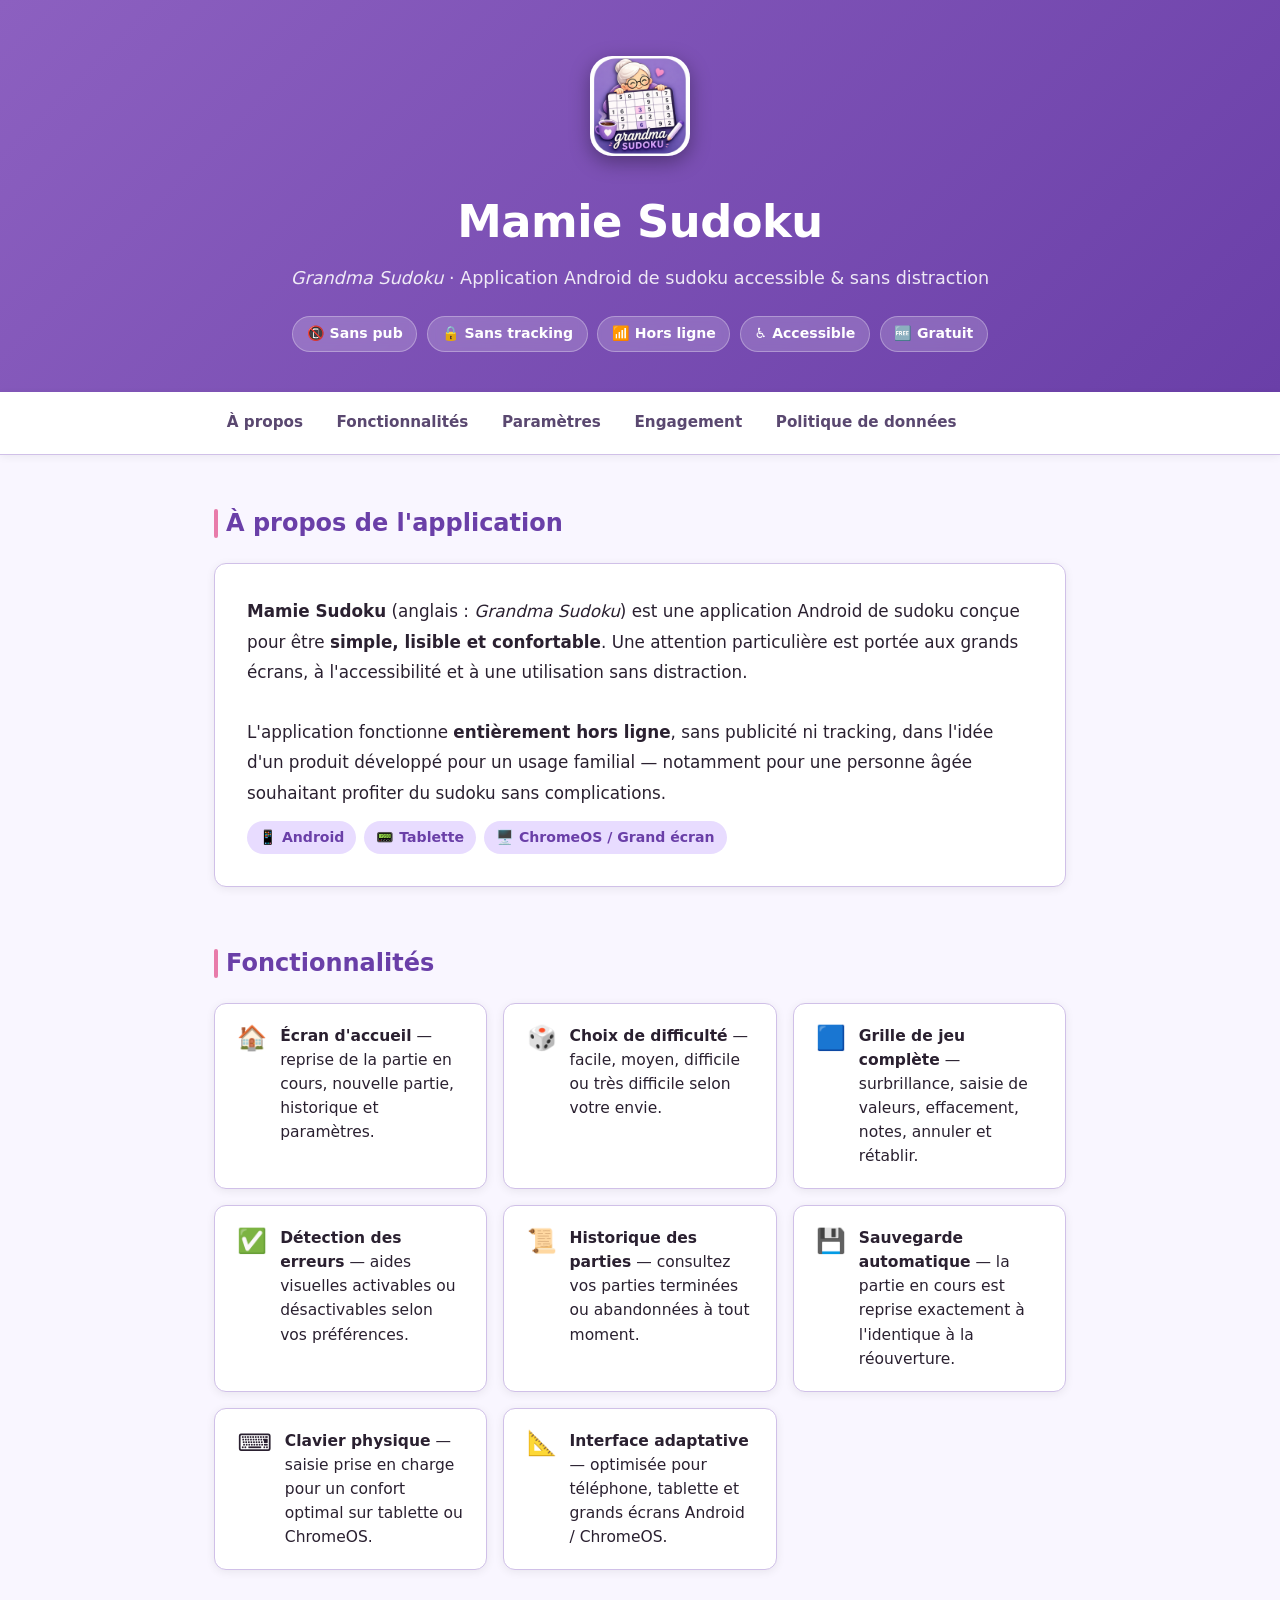
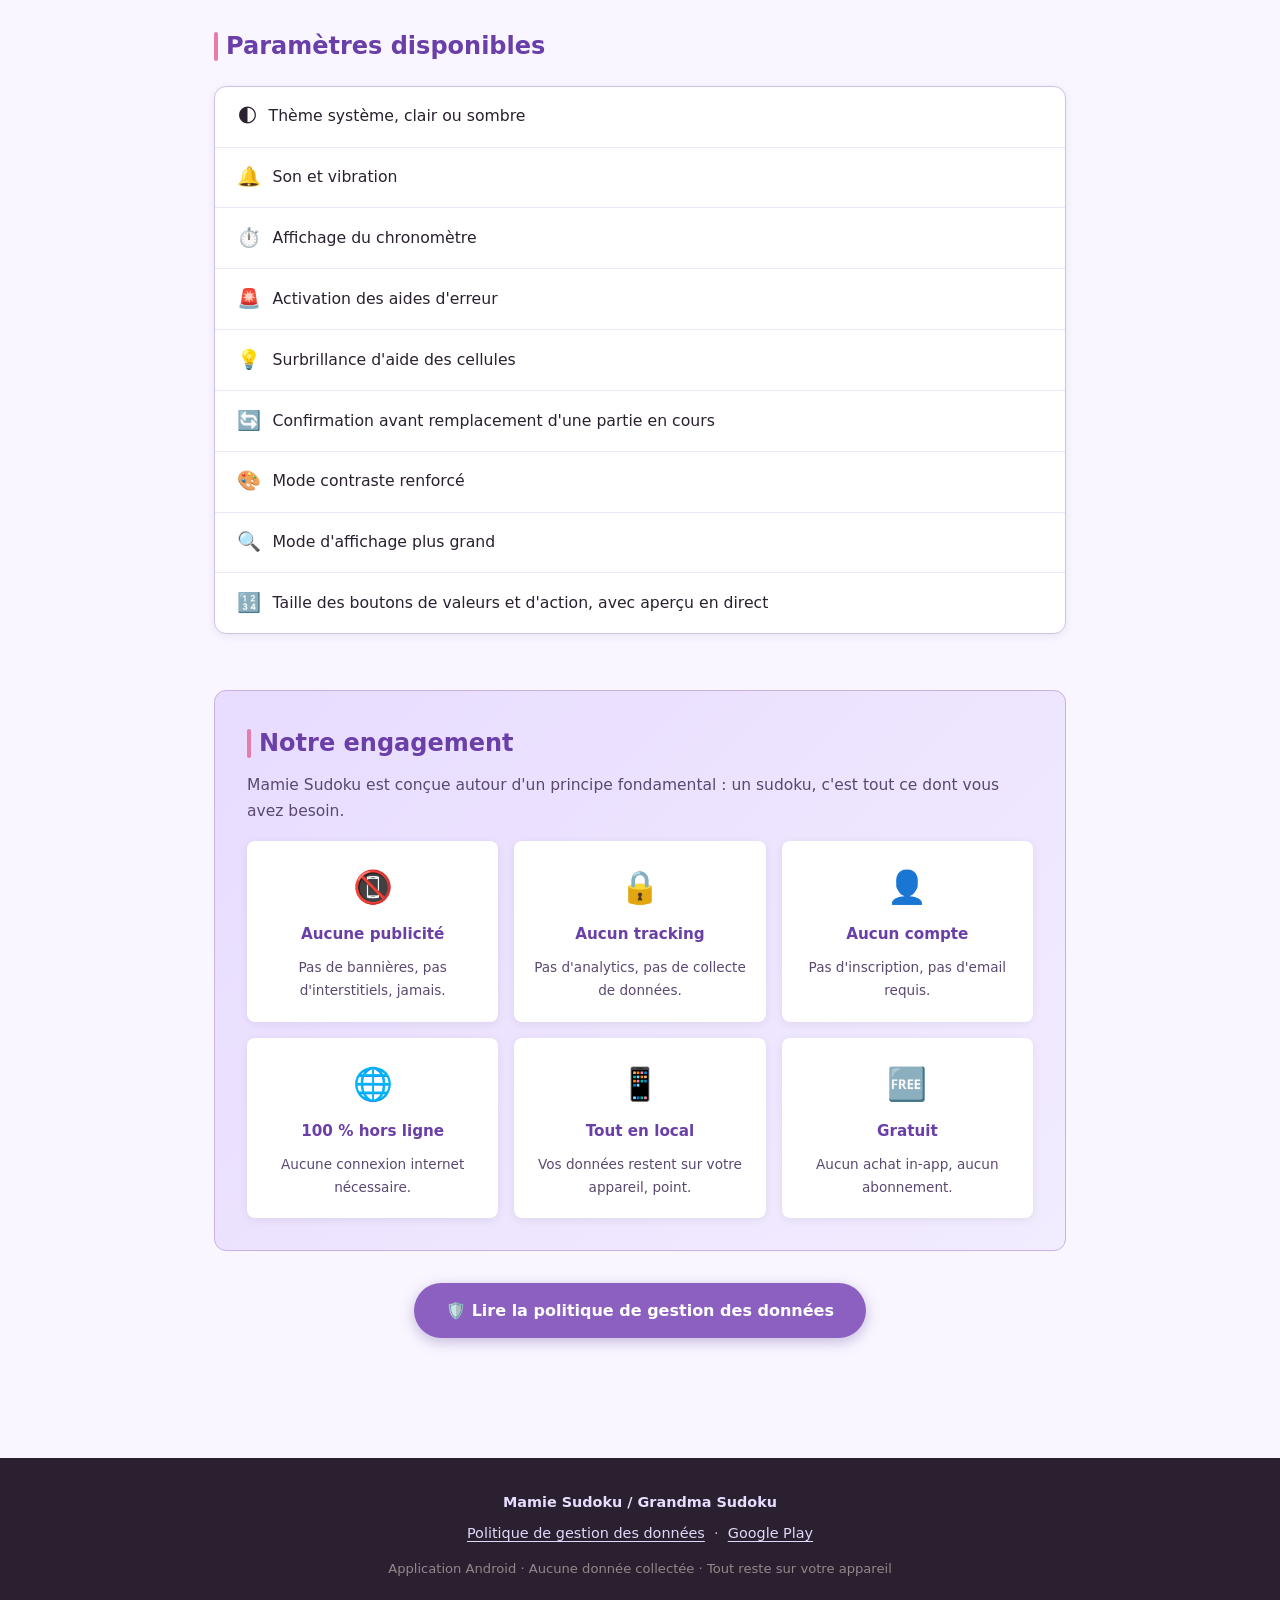
==== commit 8a986792: "Use real app icon PNG (from main) instead of SVG placeholder Agent-Logs-Url: https://github.com/quen" ====
--- a/index.html
+++ b/index.html
@@ -6,7 +6,7 @@
   <title>Mamie Sudoku – Application Android de Sudoku accessible</title>
   <meta name="description" content="Mamie Sudoku (Grandma Sudoku) est une application Android de sudoku simple, lisible et accessible, conçue pour les grands écrans, sans publicité ni tracking. Tout fonctionne hors ligne." />
   <link rel="stylesheet" href="css/style.css" />
-  <link rel="icon" href="img/icon.svg" type="image/svg+xml" />
+  <link rel="icon" href="img/icon.png" type="image/png" />
 </head>
 <body>
 
@@ -16,7 +16,7 @@
   <header class="site-header" role="banner">
     <div class="container">
       <div class="app-icon" role="img" aria-label="Icône de l'application Mamie Sudoku">
-        <img src="img/icon.svg" alt="Icône Mamie Sudoku" />
+        <img src="img/icon.png" alt="Icône Mamie Sudoku" />
       </div>
       <h1>Mamie Sudoku</h1>
       <p class="header-subtitle">
